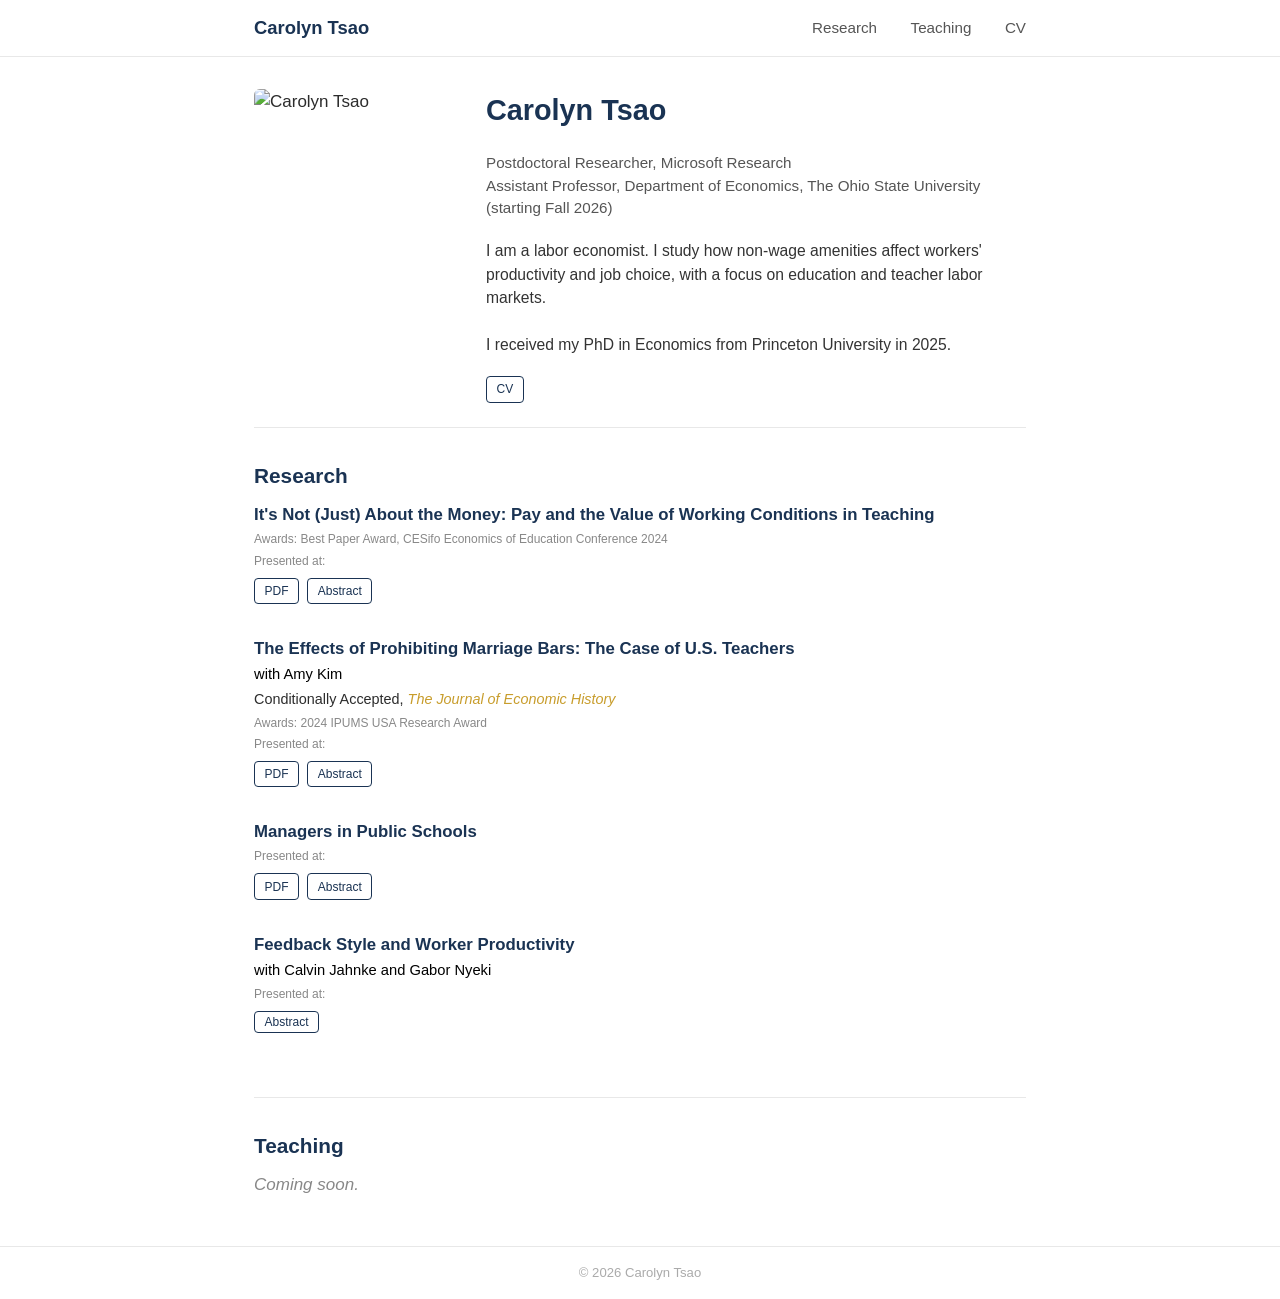
==== index.html @ a65869c6 "Initial academic website with research, teaching, and bio sections" ====
<!DOCTYPE html>
<html lang="en">
<head>
  <meta charset="UTF-8">
  <meta name="viewport" content="width=device-width, initial-scale=1.0">
  <title>Carolyn Tsao</title>
  <link rel="stylesheet" href="style.css">
</head>
<body>

  <!-- Nav -->
  <nav>
    <div class="nav-inner">
      <a href="#" class="nav-name">Carolyn Tsao</a>
      <div class="nav-links">
        <a href="#research">Research</a>
        <a href="#teaching">Teaching</a>
        <a href="cv.pdf">CV</a>
      </div>
    </div>
  </nav>

  <div class="container">

    <!-- Header / Bio -->
    <div class="header">
      <img src="photo.jpg" alt="Carolyn Tsao" class="headshot">
      <div class="bio">
        <h1>Carolyn Tsao</h1>
        <div class="affiliations">
          Postdoctoral Researcher, Microsoft Research<br>
          Assistant Professor, Department of Economics, The Ohio State University (starting Fall 2026)
        </div>
        <p class="about">
          I am a labor economist. I study how non-wage amenities affect workers' productivity and job choice, with a focus on education and teacher labor markets.<br><br>I received my PhD in Economics from Princeton University in 2025.
        </p>
        <div class="links">
          <a href="cv.pdf">CV</a>
          <!-- <a href="#">Google Scholar</a> -->
          <!-- <a href="#">GitHub</a> -->
        </div>
      </div>
    </div>

    <!-- Research -->
    <section id="research">
      <h2>Research</h2>

      <div class="paper">
        <div class="paper-title">It's Not (Just) About the Money: Pay and the Value of Working Conditions in Teaching</div>
        <div class="paper-award">Awards: Best Paper Award, CESifo Economics of Education Conference 2024</div>
        <div class="paper-presented">Presented at: <!-- Add conferences here --></div>
        <div class="paper-links">
          <a href="#">PDF</a>
          <button class="abstract-toggle" onclick="toggleAbstract(this)">Abstract</button>
        </div>
        <div class="abstract">
          Using a regression kink design and event studies on Kentucky administrative data, I find that teaching offers an approximately $20,000 annual premium over teachers' outside options. Experienced teachers earn a 16% rent over their alternatives, while inexperienced teachers earn no rent.
        </div>
      </div>

      <div class="paper">
        <div class="paper-title">The Effects of Prohibiting Marriage Bars: The Case of U.S. Teachers</div>
        <div class="paper-authors">with Amy Kim</div>
        <div class="paper-journal">Conditionally Accepted, <em>The Journal of Economic History</em></div>
        <div class="paper-award">Awards: 2024 IPUMS USA Research Award</div>
        <div class="paper-presented">Presented at: <!-- Add conferences here --></div>
        <div class="paper-links">
          <a href="#">PDF</a>
          <button class="abstract-toggle" onclick="toggleAbstract(this)">Abstract</button>
        </div>
        <div class="abstract">
          We study the effects of legislative prohibitions on marriage bars for teachers in the 1930s United States, examining how these policies affected married women's participation in the teaching workforce.
        </div>
      </div>

      <div class="paper">
        <div class="paper-title">Managers in Public Schools</div>
        <div class="paper-presented">Presented at: <!-- Add conferences here --></div>
        <div class="paper-links">
          <a href="#">PDF</a>
          <button class="abstract-toggle" onclick="toggleAbstract(this)">Abstract</button>
        </div>
        <div class="abstract">
          I examine principal effectiveness using a two-way fixed effects framework. Principal effectiveness explains less outcome variance than teacher effectiveness, but more effective principals are associated with improved student and teacher outcomes.
        </div>
      </div>

      <div class="paper">
        <div class="paper-title">Feedback Style and Worker Productivity</div>
        <div class="paper-authors">with Calvin Jahnke and Gabor Nyeki</div>
        <div class="paper-presented">Presented at: <!-- Add conferences here --></div>
        <div class="paper-links">
          <button class="abstract-toggle" onclick="toggleAbstract(this)">Abstract</button>
        </div>
        <div class="abstract">
          We analyze the relationship between manager communication tone and engineer productivity using data from the Linux kernel and NLP techniques. Preliminary findings suggest that toxic feedback negatively impacts task completion rates.
        </div>
      </div>
    </section>

    <!-- Teaching -->
    <section id="teaching">
      <h2>Teaching</h2>
      <p style="color: #888; font-style: italic;">Coming soon.</p>
      <!-- Example format:
      <div class="teaching-item">
        <strong>Course Name</strong> — Semester Year, University
      </div>
      -->
    </section>

  </div>

  <!-- Footer -->
  <footer>
    <div class="container">
      &copy; 2026 Carolyn Tsao
    </div>
  </footer>

  <script>
    function toggleAbstract(btn) {
      const abstract = btn.closest('.paper-links').nextElementSibling;
      abstract.classList.toggle('open');
      btn.textContent = abstract.classList.contains('open') ? 'Hide Abstract' : 'Abstract';
    }
  </script>

</body>
</html>
---- style.css ----
/* ── Reset & Base ─────────────────────────────── */
*, *::before, *::after {
  margin: 0;
  padding: 0;
  box-sizing: border-box;
}

html {
  scroll-behavior: smooth;
}

body {
  font-family: -apple-system, BlinkMacSystemFont, 'Segoe UI', Roboto, Oxygen, Ubuntu, Cantarell, 'Helvetica Neue', Arial, sans-serif;
  font-size: 17px;
  line-height: 1.5;
  color: #2c2c2c;
  background: #fff;
}

a {
  color: #1a5276;
  text-decoration: none;
}

a:hover {
  text-decoration: underline;
}

/* ── Nav ──────────────────────────────────────── */
nav {
  position: sticky;
  top: 0;
  background: #fff;
  border-bottom: 1px solid #e8e8e8;
  z-index: 100;
}

.nav-inner {
  max-width: 820px;
  margin: 0 auto;
  padding: 0.9rem 1.5rem;
  display: flex;
  justify-content: space-between;
  align-items: center;
}

.nav-name {
  font-size: 1.15rem;
  font-weight: 600;
  color: #1a3353;
  text-decoration: none;
}

.nav-links a {
  margin-left: 1.8rem;
  font-size: 0.95rem;
  color: #555;
}

.nav-links a:hover {
  color: #1a5276;
}

/* ── Main Container ───────────────────────────── */
.container {
  max-width: 820px;
  margin: 0 auto;
  padding: 0 1.5rem;
}

/* ── Header / Bio ─────────────────────────────── */
.header {
  display: flex;
  gap: 2rem;
  align-items: flex-start;
  padding: 2rem 0 1.5rem;
}

.headshot {
  width: 200px;
  min-width: 200px;
  border-radius: 6px;
}

.bio h1 {
  font-size: 1.8rem;
  font-weight: 700;
  margin-bottom: 1.2rem;
  color: #1a3353;
}

.bio .affiliations {
  font-size: 0.95rem;
  color: #555;
  margin-bottom: 1.2rem;
  line-height: 1.5;
}

.bio .about {
  font-size: 0.98rem;
  color: #333;
}

.bio .contact {
  margin-top: 0.8rem;
  font-size: 0.9rem;
  color: #1a3353;
}

.bio .links {
  margin-top: 1.2rem;
  font-size: 0.9rem;
  display: flex;
  gap: 0.6rem;
  flex-wrap: wrap;
}

.bio .links a {
  display: inline-block;
  padding: 0.2rem 0.6rem;
  border: 1.5px solid #1a3353;
  border-radius: 4px;
  color: #1a3353;
  text-decoration: none;
  font-size: 0.75rem;
  transition: border-color 0.15s, color 0.15s;
}

.bio .links a:hover {
  border-color: #1a5276;
  color: #1a5276;
}

/* ── Sections ─────────────────────────────────── */
section {
  padding: 2rem 0;
  border-top: 1px solid #e8e8e8;
}

section h2 {
  font-size: 1.3rem;
  font-weight: 700;
  margin-bottom: 0.7rem;
  color: #1a3353;
}

/* ── Papers ───────────────────────────────────── */
.paper {
  margin-bottom: 2rem;
}

.paper-title {
  font-size: 1.05rem;
  font-weight: 600;
  color: #1a3353;
}

.paper-authors {
  font-size: 0.92rem;
  color: #000;
  margin-top: 0.15rem;
}

.paper-status {
  font-size: 0.9rem;
  color: #666;
  margin-top: 0.2rem;
}

.paper-journal {
  font-size: 0.9rem;
  margin-top: 0.2rem;
}

.paper-journal em {
  color: #c89d2c;
  font-style: italic;
}

.paper-award {
  font-size: 0.75rem;
  color: #888;
  margin-top: 0.2rem;
}

.paper-presented {
  font-size: 0.75rem;
  color: #888;
  margin-top: 0.2rem;
}

.paper-links {
  margin-top: 0.5rem;
  font-size: 0.85rem;
  display: flex;
  gap: 0.5rem;
  flex-wrap: wrap;
}

.paper-links a,
.abstract-toggle {
  display: inline-block;
  padding: 0.2rem 0.6rem;
  border: 1.5px solid #1a3353;
  border-radius: 4px;
  color: #1a3353;
  background: none;
  font-size: 0.75rem;
  font-family: inherit;
  cursor: pointer;
  text-decoration: none;
  transition: border-color 0.15s, color 0.15s;
}

.paper-links a:hover,
.abstract-toggle:hover {
  border-color: #1a5276;
  color: #1a5276;
  text-decoration: none;
}

.abstract {
  display: none;
  margin-top: 0.6rem;
  padding: 0.8rem 1rem;
  background: #f8f8f8;
  border-left: 3px solid #ddd;
  font-size: 0.9rem;
  color: #444;
  line-height: 1.6;
}

.abstract.open {
  display: block;
}

/* ── Teaching ─────────────────────────────────── */
.teaching-item {
  margin-bottom: 0.6rem;
  font-size: 0.98rem;
}

/* ── Footer ───────────────────────────────────── */
footer {
  margin-top: 1rem;
  padding: 1rem 0;
  border-top: 1px solid #e8e8e8;
  text-align: center;
  font-size: 0.82rem;
  color: #aaa;
}

/* ── Responsive ───────────────────────────────── */
@media (max-width: 640px) {
  .header {
    flex-direction: column;
    align-items: center;
    text-align: center;
  }

  .headshot {
    width: 160px;
    min-width: 160px;
  }

  .nav-inner {
    flex-direction: column;
    gap: 0.5rem;
  }

  .nav-links a {
    margin-left: 1rem;
  }

  .bio .links {
    display: flex;
    flex-wrap: wrap;
    justify-content: center;
    gap: 0.5rem;
  }

  .bio .links a {
    margin-right: 0;
  }
}
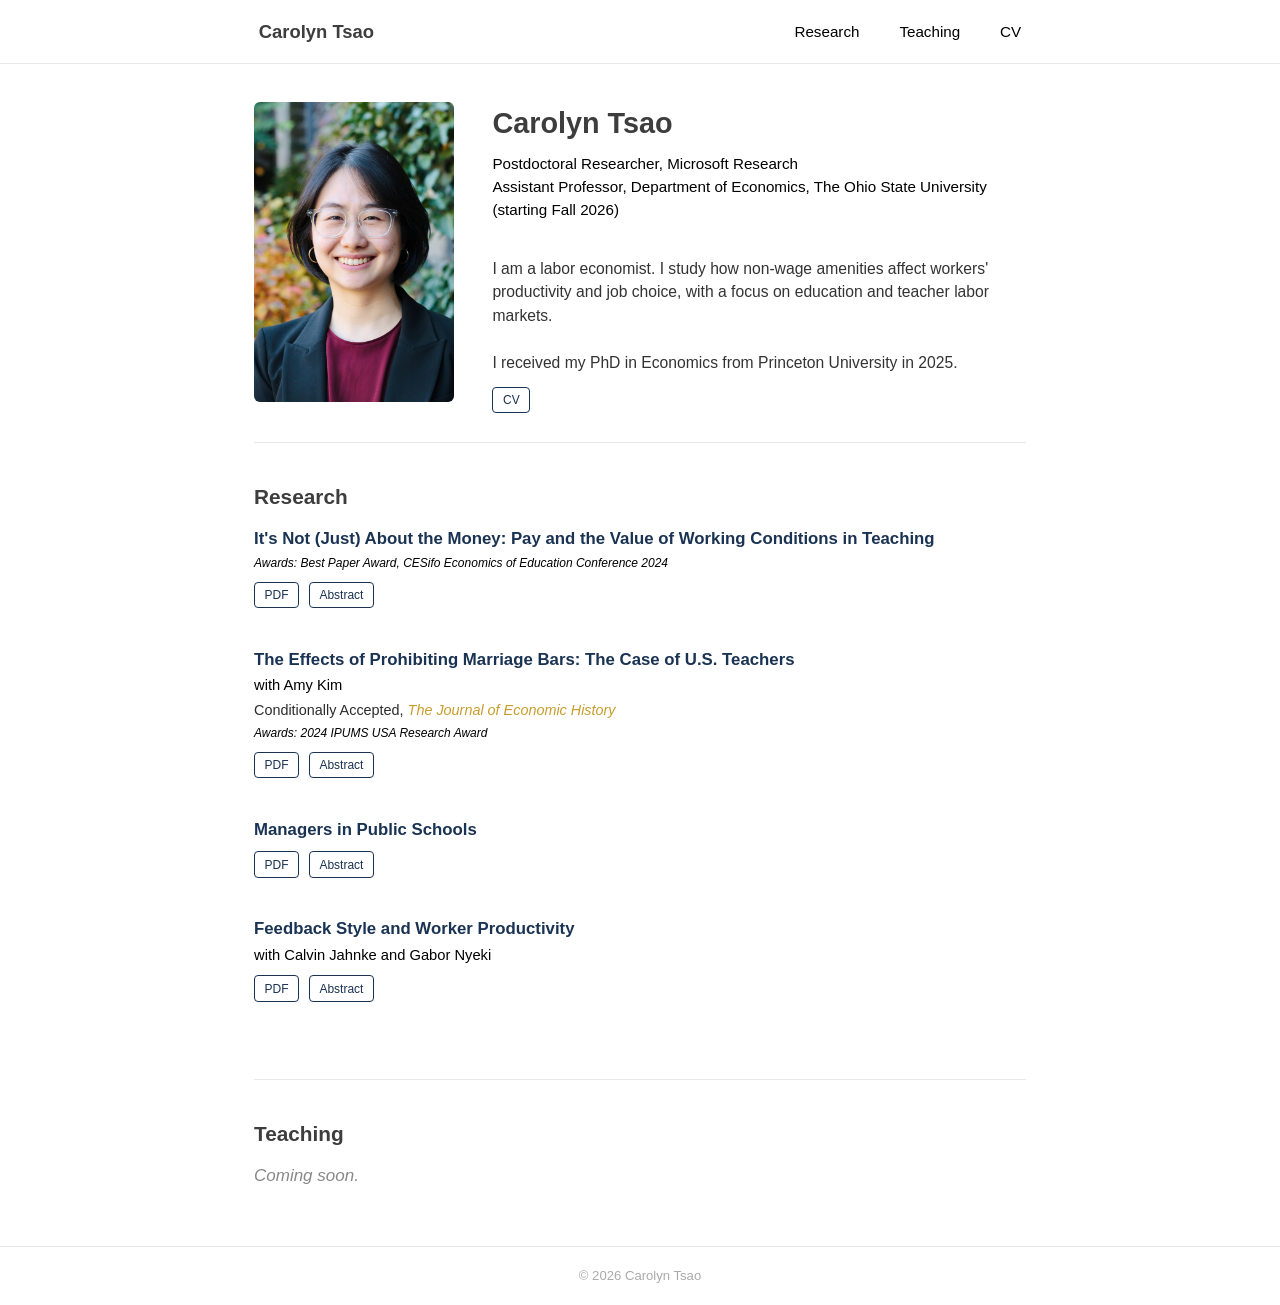
==== commit c990b7b3: "Update website styling and layout: adjust spacing, header colors, remove 'presented at' lines, itali" ====
--- a/index.html
+++ b/index.html
@@ -49,9 +49,8 @@
       <div class="paper">
         <div class="paper-title">It's Not (Just) About the Money: Pay and the Value of Working Conditions in Teaching</div>
         <div class="paper-award">Awards: Best Paper Award, CESifo Economics of Education Conference 2024</div>
-        <div class="paper-presented">Presented at: <!-- Add conferences here --></div>
         <div class="paper-links">
-          <a href="#">PDF</a>
+          <a href="papers/teachers_rents.pdf">PDF</a>
           <button class="abstract-toggle" onclick="toggleAbstract(this)">Abstract</button>
         </div>
         <div class="abstract">
@@ -64,9 +63,8 @@
         <div class="paper-authors">with Amy Kim</div>
         <div class="paper-journal">Conditionally Accepted, <em>The Journal of Economic History</em></div>
         <div class="paper-award">Awards: 2024 IPUMS USA Research Award</div>
-        <div class="paper-presented">Presented at: <!-- Add conferences here --></div>
         <div class="paper-links">
-          <a href="#">PDF</a>
+          <a href="papers/marriage_bars.pdf">PDF</a>
           <button class="abstract-toggle" onclick="toggleAbstract(this)">Abstract</button>
         </div>
         <div class="abstract">
@@ -76,9 +74,8 @@
 
       <div class="paper">
         <div class="paper-title">Managers in Public Schools</div>
-        <div class="paper-presented">Presented at: <!-- Add conferences here --></div>
         <div class="paper-links">
-          <a href="#">PDF</a>
+          <a href="papers/principals.pdf">PDF</a>
           <button class="abstract-toggle" onclick="toggleAbstract(this)">Abstract</button>
         </div>
         <div class="abstract">
@@ -89,8 +86,8 @@
       <div class="paper">
         <div class="paper-title">Feedback Style and Worker Productivity</div>
         <div class="paper-authors">with Calvin Jahnke and Gabor Nyeki</div>
-        <div class="paper-presented">Presented at: <!-- Add conferences here --></div>
         <div class="paper-links">
+          <a href="papers/feedback.pdf">PDF</a>
           <button class="abstract-toggle" onclick="toggleAbstract(this)">Abstract</button>
         </div>
         <div class="abstract">
--- a/style.css
+++ b/style.css
@@ -38,7 +38,7 @@
 .nav-inner {
   max-width: 820px;
   margin: 0 auto;
-  padding: 0.9rem 1.5rem;
+  padding: 1.1rem 1.8rem;
   display: flex;
   justify-content: space-between;
   align-items: center;
@@ -47,14 +47,14 @@
 .nav-name {
   font-size: 1.15rem;
   font-weight: 600;
-  color: #1a3353;
+  color: #3d3d3d;
   text-decoration: none;
 }
 
 .nav-links a {
-  margin-left: 1.8rem;
+  margin-left: 2.2rem;
   font-size: 0.95rem;
-  color: #555;
+  color: #000;
 }
 
 .nav-links a:hover {
@@ -71,9 +71,9 @@
 /* ── Header / Bio ─────────────────────────────── */
 .header {
   display: flex;
-  gap: 2rem;
+  gap: 2.4rem;
   align-items: flex-start;
-  padding: 2rem 0 1.5rem;
+  padding: 2.4rem 0 1.8rem;
 }
 
 .headshot {
@@ -85,20 +85,21 @@
 .bio h1 {
   font-size: 1.8rem;
   font-weight: 700;
-  margin-bottom: 1.2rem;
-  color: #1a3353;
+  margin-bottom: 0.5rem;
+  color: #3d3d3d;
 }
 
 .bio .affiliations {
   font-size: 0.95rem;
-  color: #555;
-  margin-bottom: 1.2rem;
+  color: #000;
+  margin-bottom: 2.2rem;
   line-height: 1.5;
 }
 
 .bio .about {
   font-size: 0.98rem;
   color: #333;
+  margin-bottom: 0.75rem;
 }
 
 .bio .contact {
@@ -108,10 +109,10 @@
 }
 
 .bio .links {
-  margin-top: 1.2rem;
-  font-size: 0.9rem;
-  display: flex;
-  gap: 0.6rem;
+  margin-top: 0;
+  font-size: 0.9rem;
+  display: flex;
+  gap: 0.75rem;
   flex-wrap: wrap;
 }
 
@@ -133,20 +134,20 @@
 
 /* ── Sections ─────────────────────────────────── */
 section {
-  padding: 2rem 0;
+  padding: 2.4rem 0;
   border-top: 1px solid #e8e8e8;
 }
 
 section h2 {
   font-size: 1.3rem;
   font-weight: 700;
-  margin-bottom: 0.7rem;
-  color: #1a3353;
+  margin-bottom: 0.85rem;
+  color: #3d3d3d;
 }
 
 /* ── Papers ───────────────────────────────────── */
 .paper {
-  margin-bottom: 2rem;
+  margin-bottom: 2.4rem;
 }
 
 .paper-title {
@@ -179,21 +180,22 @@
 
 .paper-award {
   font-size: 0.75rem;
-  color: #888;
-  margin-top: 0.2rem;
+  color: #000;
+  margin-top: 0.2rem;
+  font-style: italic;
 }
 
 .paper-presented {
   font-size: 0.75rem;
-  color: #888;
+  color: #000;
   margin-top: 0.2rem;
 }
 
 .paper-links {
-  margin-top: 0.5rem;
+  margin-top: 0.6rem;
   font-size: 0.85rem;
   display: flex;
-  gap: 0.5rem;
+  gap: 0.6rem;
   flex-wrap: wrap;
 }
 
@@ -221,8 +223,8 @@
 
 .abstract {
   display: none;
-  margin-top: 0.6rem;
-  padding: 0.8rem 1rem;
+  margin-top: 0.75rem;
+  padding: 1rem 1.2rem;
   background: #f8f8f8;
   border-left: 3px solid #ddd;
   font-size: 0.9rem;
@@ -242,8 +244,8 @@
 
 /* ── Footer ───────────────────────────────────── */
 footer {
-  margin-top: 1rem;
-  padding: 1rem 0;
+  margin-top: 1.2rem;
+  padding: 1.2rem 0;
   border-top: 1px solid #e8e8e8;
   text-align: center;
   font-size: 0.82rem;
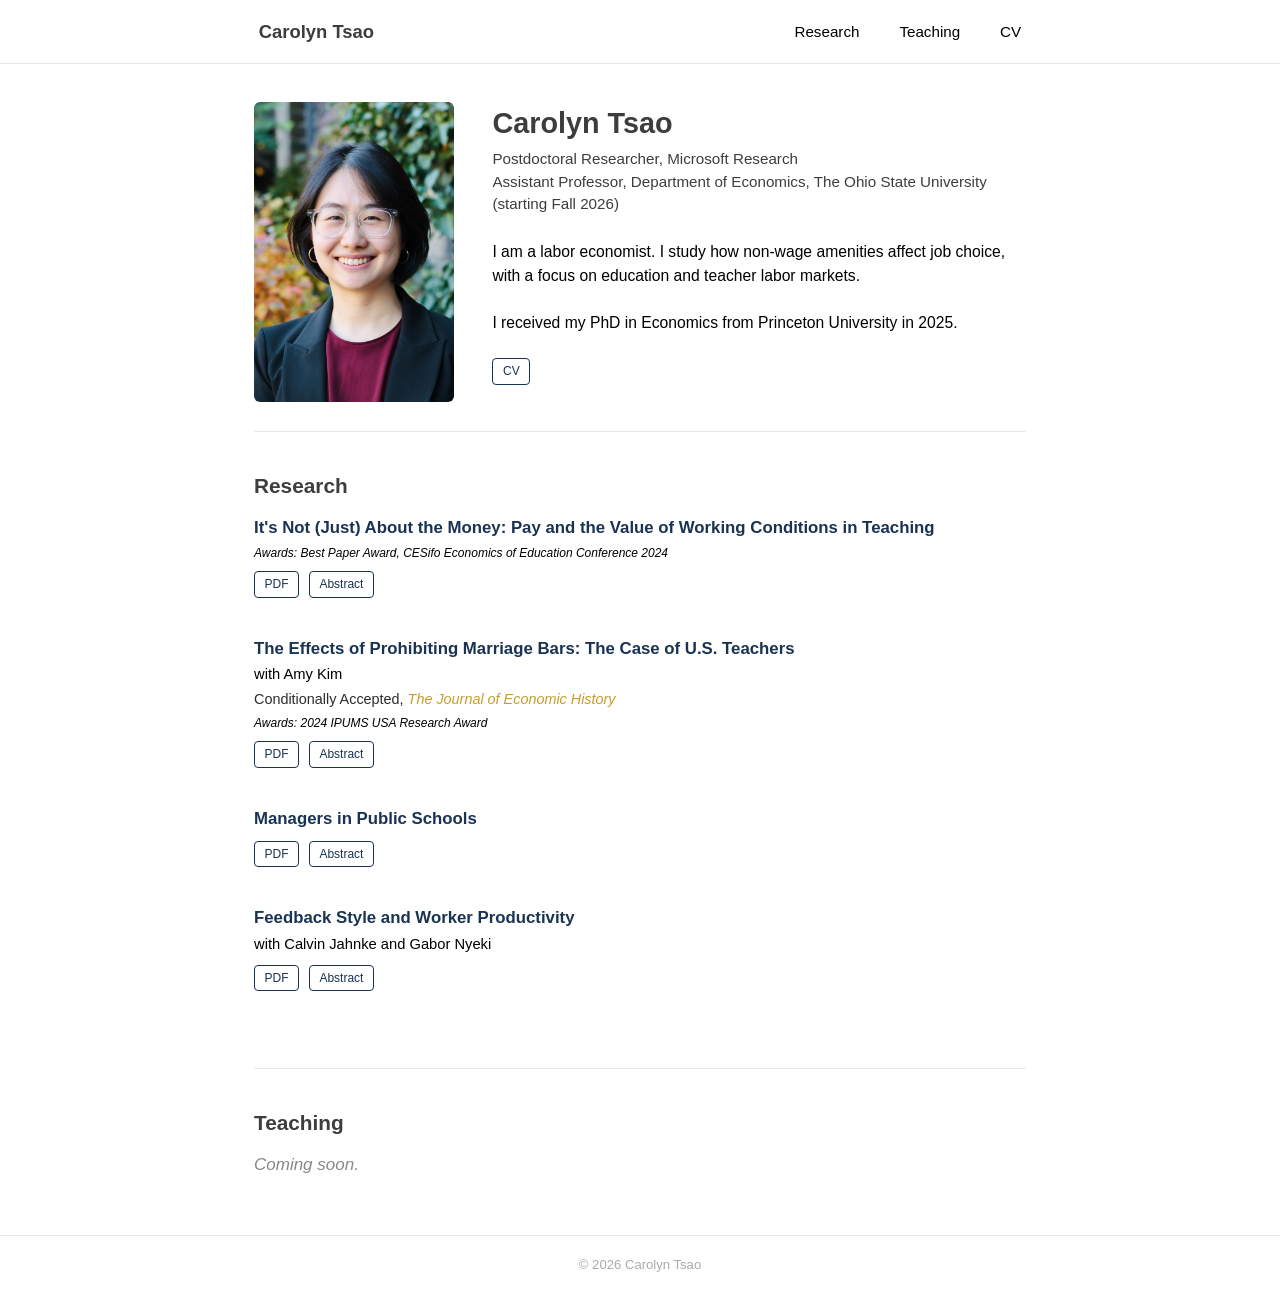
==== commit dee4c95f: "Update abstracts with actual paper content, refine bio spacing and layout, remove email from header" ====
--- a/index.html
+++ b/index.html
@@ -32,12 +32,10 @@
           Assistant Professor, Department of Economics, The Ohio State University (starting Fall 2026)
         </div>
         <p class="about">
-          I am a labor economist. I study how non-wage amenities affect workers' productivity and job choice, with a focus on education and teacher labor markets.<br><br>I received my PhD in Economics from Princeton University in 2025.
+          I am a labor economist. I study how non-wage amenities affect job choice, with a focus on education and teacher labor markets.<br><br>I received my PhD in Economics from Princeton University in 2025.
         </p>
         <div class="links">
           <a href="cv.pdf">CV</a>
-          <!-- <a href="#">Google Scholar</a> -->
-          <!-- <a href="#">GitHub</a> -->
         </div>
       </div>
     </div>
@@ -54,7 +52,7 @@
           <button class="abstract-toggle" onclick="toggleAbstract(this)">Abstract</button>
         </div>
         <div class="abstract">
-          Using a regression kink design and event studies on Kentucky administrative data, I find that teaching offers an approximately $20,000 annual premium over teachers' outside options. Experienced teachers earn a 16% rent over their alternatives, while inexperienced teachers earn no rent.
+          This paper quantifies the extent to which teachers earn rents by estimating both the pay gap and the working conditions gap between teaching and teachers' next-best jobs. Using a regression kink design and event studies applied to administrative data from Kentucky, I find that teaching pays a premium of around $20,000 per year over teachers' outside options. However, a choice experiment reveals that teachers—especially inexperienced ones—would pay a large share of their salary for the better working conditions available elsewhere. Combining these estimates, experienced teachers earn a moderate 16% rent, while inexperienced teachers earn no rent at all.
         </div>
       </div>
 
@@ -68,7 +66,7 @@
           <button class="abstract-toggle" onclick="toggleAbstract(this)">Abstract</button>
         </div>
         <div class="abstract">
-          We study the effects of legislative prohibitions on marriage bars for teachers in the 1930s United States, examining how these policies affected married women's participation in the teaching workforce.
+          Married women in the early twentieth century U.S. faced "marriage bars," a form of employer discrimination that barred them from paid employment. However, because the end of marriage bar use coincided with shifting social norms and labor market conditions, it is unclear how the end of marriage bars affected women's employment. We study the effects of the state-level prohibition of marriage bars in teaching during the 1930s. A difference-in-differences design shows that the prohibitions increased the share of married women teachers by 3.5 p.p. (20%), partly by leading unmarried women to switch from teaching to other occupations.
         </div>
       </div>
 
@@ -79,7 +77,7 @@
           <button class="abstract-toggle" onclick="toggleAbstract(this)">Abstract</button>
         </div>
         <div class="abstract">
-          I examine principal effectiveness using a two-way fixed effects framework. Principal effectiveness explains less outcome variance than teacher effectiveness, but more effective principals are associated with improved student and teacher outcomes.
+          To what extent do public school principals affect student outcomes, and how do management practices differ between more and less effectiveness principals? Using administrative data on teacher-principal-student links in two US states, I estimate principal and teacher effectiveness using a two-way manager-worker fixed effect framework. Variance decompositions show that principal effectiveness explains less of the variance in student outcomes than teacher effectiveness does. That said, switching to a more effective principal improves school outcomes: event studies around principal moves and retirements show that receiving a more effective principal improves student outcomes (increased test scores, decreased absenteeism) and teacher outcomes (greater teacher retention, increased student test scores within teacher). Importantly, novel survey evidence suggests that principal effectiveness is attributable to particular management practices: linking the estimated principal effects to survey data on teachers' perceptions of their school leadership, I find that at schools that employ more effective principals, teachers are more likely to report the use of data-driven instructional practices but also a lack of trust and mutual respect between administration and staff.
         </div>
       </div>
 
@@ -91,7 +89,7 @@
           <button class="abstract-toggle" onclick="toggleAbstract(this)">Abstract</button>
         </div>
         <div class="abstract">
-          We analyze the relationship between manager communication tone and engineer productivity using data from the Linux kernel and NLP techniques. Preliminary findings suggest that toxic feedback negatively impacts task completion rates.
+          This paper studies how a manager's tone when giving feedback to workers affects individual productivity and output quality. We construct a novel panel dataset that links software engineers and managers to their email communications and code contributions on the largest open source software project, the Linux kernel. To identify tones used in the emails (e.g., toxic, polite, encouraging), we use natural language processing and machine learning techniques. Additionally, to control for the informativeness of feedback, we fine-tune a large language model (GPT-2) and use the token probabilities it generates to construct measures of entropy and bits. We find a strong negative relationship between manager toxicity and engineer productivity. Using an instrumental variables design to address endogeneity in a manager's choice of tone, we find that receiving toxic feedback from a manager reduces the likelihood that an engineer completes a programming task, increases the amount of time to task completion, and decreases the likelihood that an engineer completes more tasks in the next 30 days.
         </div>
       </div>
     </section>
--- a/style.css
+++ b/style.css
@@ -85,21 +85,21 @@
 .bio h1 {
   font-size: 1.8rem;
   font-weight: 700;
-  margin-bottom: 0.5rem;
+  margin-bottom: 0.15rem;
   color: #3d3d3d;
 }
 
 .bio .affiliations {
   font-size: 0.95rem;
-  color: #000;
-  margin-bottom: 2.2rem;
+  color: #3d3d3d;
+  margin-bottom: 1.5rem;
   line-height: 1.5;
 }
 
 .bio .about {
   font-size: 0.98rem;
-  color: #333;
-  margin-bottom: 0.75rem;
+  color: #000;
+  margin-bottom: 1.5rem;
 }
 
 .bio .contact {
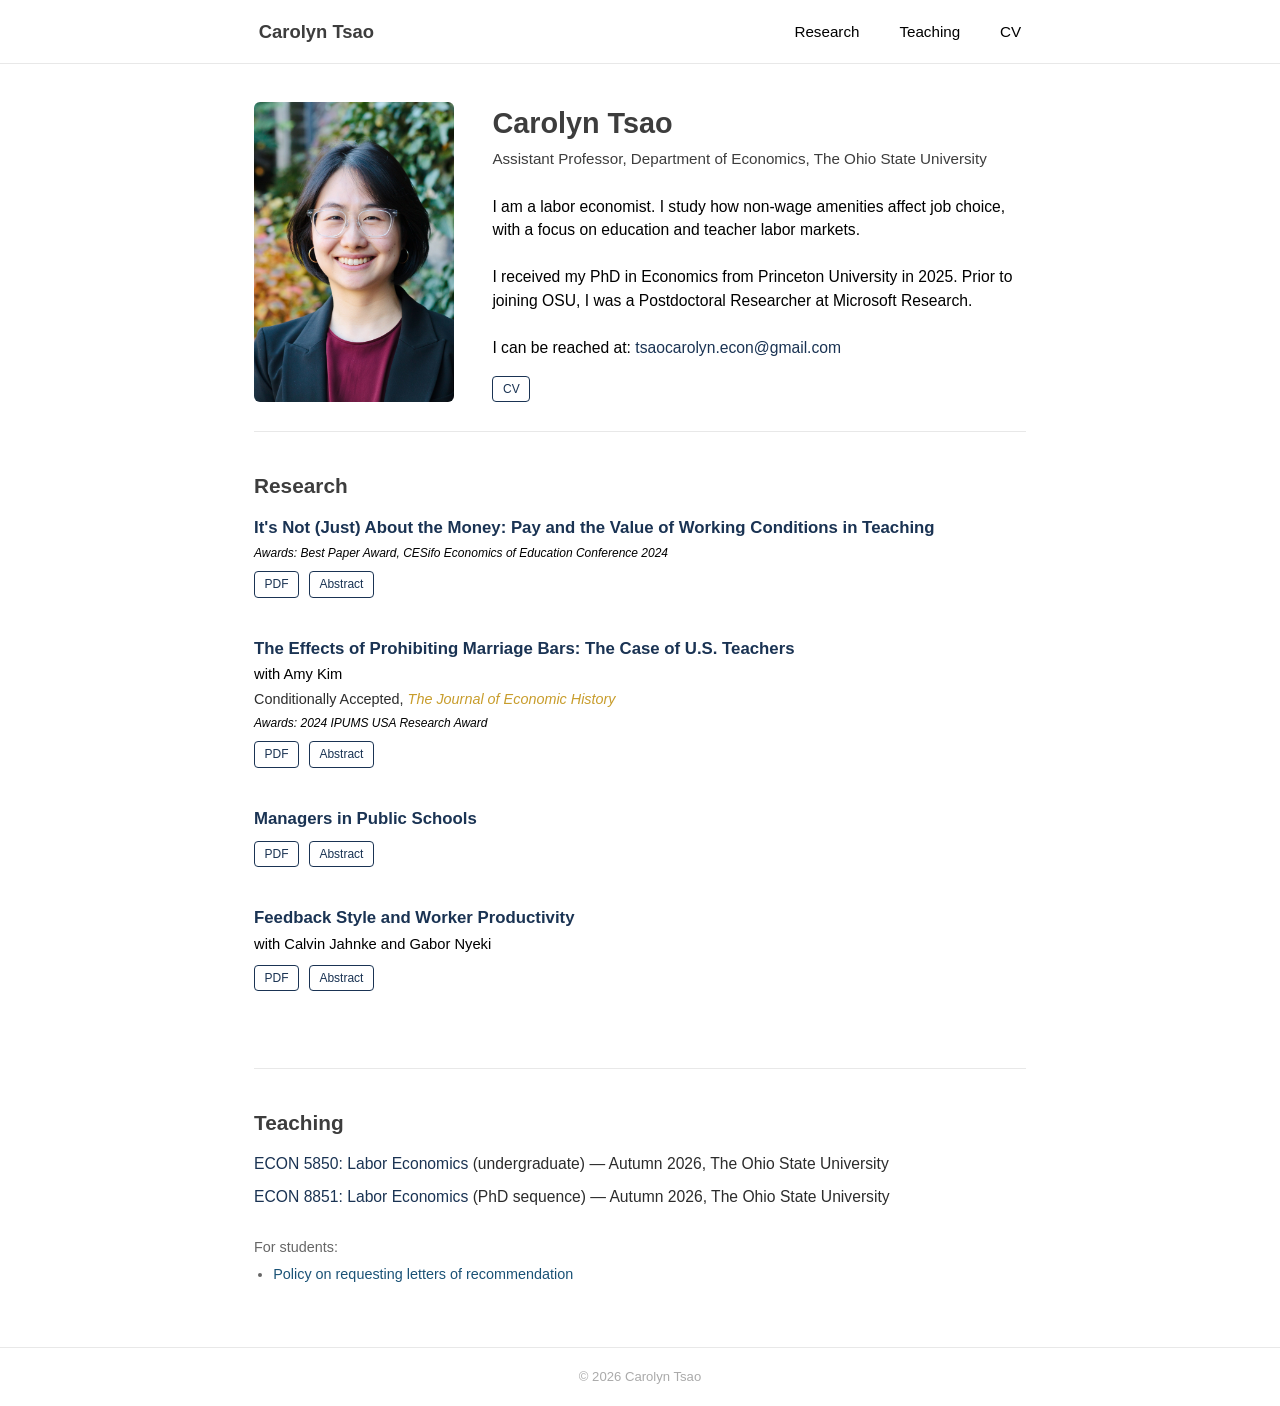
==== commit 34465691: "Add recommendation letter policy page; restore contact email - New recommendation-letters.html: poli" ====
--- a/index.html
+++ b/index.html
@@ -28,12 +28,14 @@
       <div class="bio">
         <h1>Carolyn Tsao</h1>
         <div class="affiliations">
-          Postdoctoral Researcher, Microsoft Research<br>
-          Assistant Professor, Department of Economics, The Ohio State University (starting Fall 2026)
+          Assistant Professor, Department of Economics, The Ohio State University 
         </div>
         <p class="about">
-          I am a labor economist. I study how non-wage amenities affect job choice, with a focus on education and teacher labor markets.<br><br>I received my PhD in Economics from Princeton University in 2025.
+          I am a labor economist. I study how non-wage amenities affect job choice, with a focus on education and teacher labor markets.<br><br>I received my PhD in Economics from Princeton University in 2025. Prior to joining OSU, I was a Postdoctoral Researcher at Microsoft Research. 
         </p>
+        <div class="contact">
+          I can be reached at: <a href="mailto:tsaocarolyn.econ@gmail.com">tsaocarolyn.econ@gmail.com</a>
+        </div>
         <div class="links">
           <a href="cv.pdf">CV</a>
         </div>
@@ -97,12 +99,19 @@
     <!-- Teaching -->
     <section id="teaching">
       <h2>Teaching</h2>
-      <p style="color: #888; font-style: italic;">Coming soon.</p>
-      <!-- Example format:
       <div class="teaching-item">
-        <strong>Course Name</strong> — Semester Year, University
+        <span class="course-name">ECON 5850: Labor Economics</span> (undergraduate) — Autumn 2026, The Ohio State University
       </div>
-      -->
+      <div class="teaching-item">
+        <span class="course-name">ECON 8851: Labor Economics</span> (PhD sequence) — Autumn 2026, The Ohio State University
+      </div>
+
+      <div class="teaching-note">
+        <div class="teaching-note-label">For students:</div>
+        <ul>
+          <li><a href="recommendation-letters.html">Policy on requesting letters of recommendation</a></li>
+        </ul>
+      </div>
     </section>
 
   </div>
--- a/style.css
+++ b/style.css
@@ -103,9 +103,18 @@
 }
 
 .bio .contact {
-  margin-top: 0.8rem;
-  font-size: 0.9rem;
-  color: #1a3353;
+  margin-top: 0;
+  margin-bottom: 1rem;
+  font-size: 0.98rem;
+  color: #000;
+}
+
+.bio .contact a {
+  color: #1a3353;
+}
+
+.bio .contact a:hover {
+  color: #1a5276;
 }
 
 .bio .links {
@@ -240,6 +249,109 @@
 .teaching-item {
   margin-bottom: 0.6rem;
   font-size: 0.98rem;
+}
+
+.teaching-item .course-name {
+  color: #1a3353;
+}
+
+.teaching-note {
+  margin-top: 1.8rem;
+}
+
+.teaching-note-label {
+  font-size: 0.9rem;
+  color: #666;
+  margin-bottom: 0.3rem;
+}
+
+.teaching-note ul {
+  margin: 0 0 0 1.2rem;
+  font-size: 0.9rem;
+}
+
+.teaching-note li {
+  margin-bottom: 0.25rem;
+  color: #666;
+}
+
+/* ── Standalone Text Pages ────────────────────── */
+.page {
+  padding: 2.4rem 0 1.2rem;
+  max-width: 680px;
+}
+
+.page h1 {
+  font-size: 1.8rem;
+  font-weight: 700;
+  color: #3d3d3d;
+  margin-bottom: 1.2rem;
+}
+
+.page h2 {
+  font-size: 1.15rem;
+  font-weight: 700;
+  color: #3d3d3d;
+  margin-top: 2.2rem;
+  margin-bottom: 0.6rem;
+  padding-top: 1.4rem;
+  border-top: 1px solid #e8e8e8;
+}
+
+.page h3 {
+  font-size: 1rem;
+  font-weight: 600;
+  color: #1a3353;
+  margin-top: 1.3rem;
+  margin-bottom: 0.4rem;
+}
+
+.page p {
+  font-size: 0.98rem;
+  margin-bottom: 0.9rem;
+}
+
+.page ul,
+.page ol {
+  margin: 0 0 0.9rem 1.3rem;
+  font-size: 0.98rem;
+}
+
+.page li {
+  margin-bottom: 0.45rem;
+}
+
+.page li > ul,
+.page li > ol {
+  margin-top: 0.45rem;
+  margin-bottom: 0.2rem;
+}
+
+.page blockquote {
+  margin: 1.2rem 0;
+  padding: 0.9rem 1.2rem;
+  background: #f8f8f8;
+  border-left: 3px solid #ddd;
+  font-size: 0.94rem;
+  color: #444;
+  line-height: 1.6;
+}
+
+.page code {
+  font-family: 'SF Mono', Menlo, Consolas, monospace;
+  font-size: 0.85rem;
+  background: #f4f4f4;
+  border: 1px solid #e4e4e4;
+  border-radius: 3px;
+  padding: 0.1rem 0.35rem;
+  overflow-wrap: break-word;
+}
+
+.page .page-back {
+  margin-top: 2.4rem;
+  padding-top: 1.4rem;
+  border-top: 1px solid #e8e8e8;
+  font-size: 0.9rem;
 }
 
 /* ── Footer ───────────────────────────────────── */
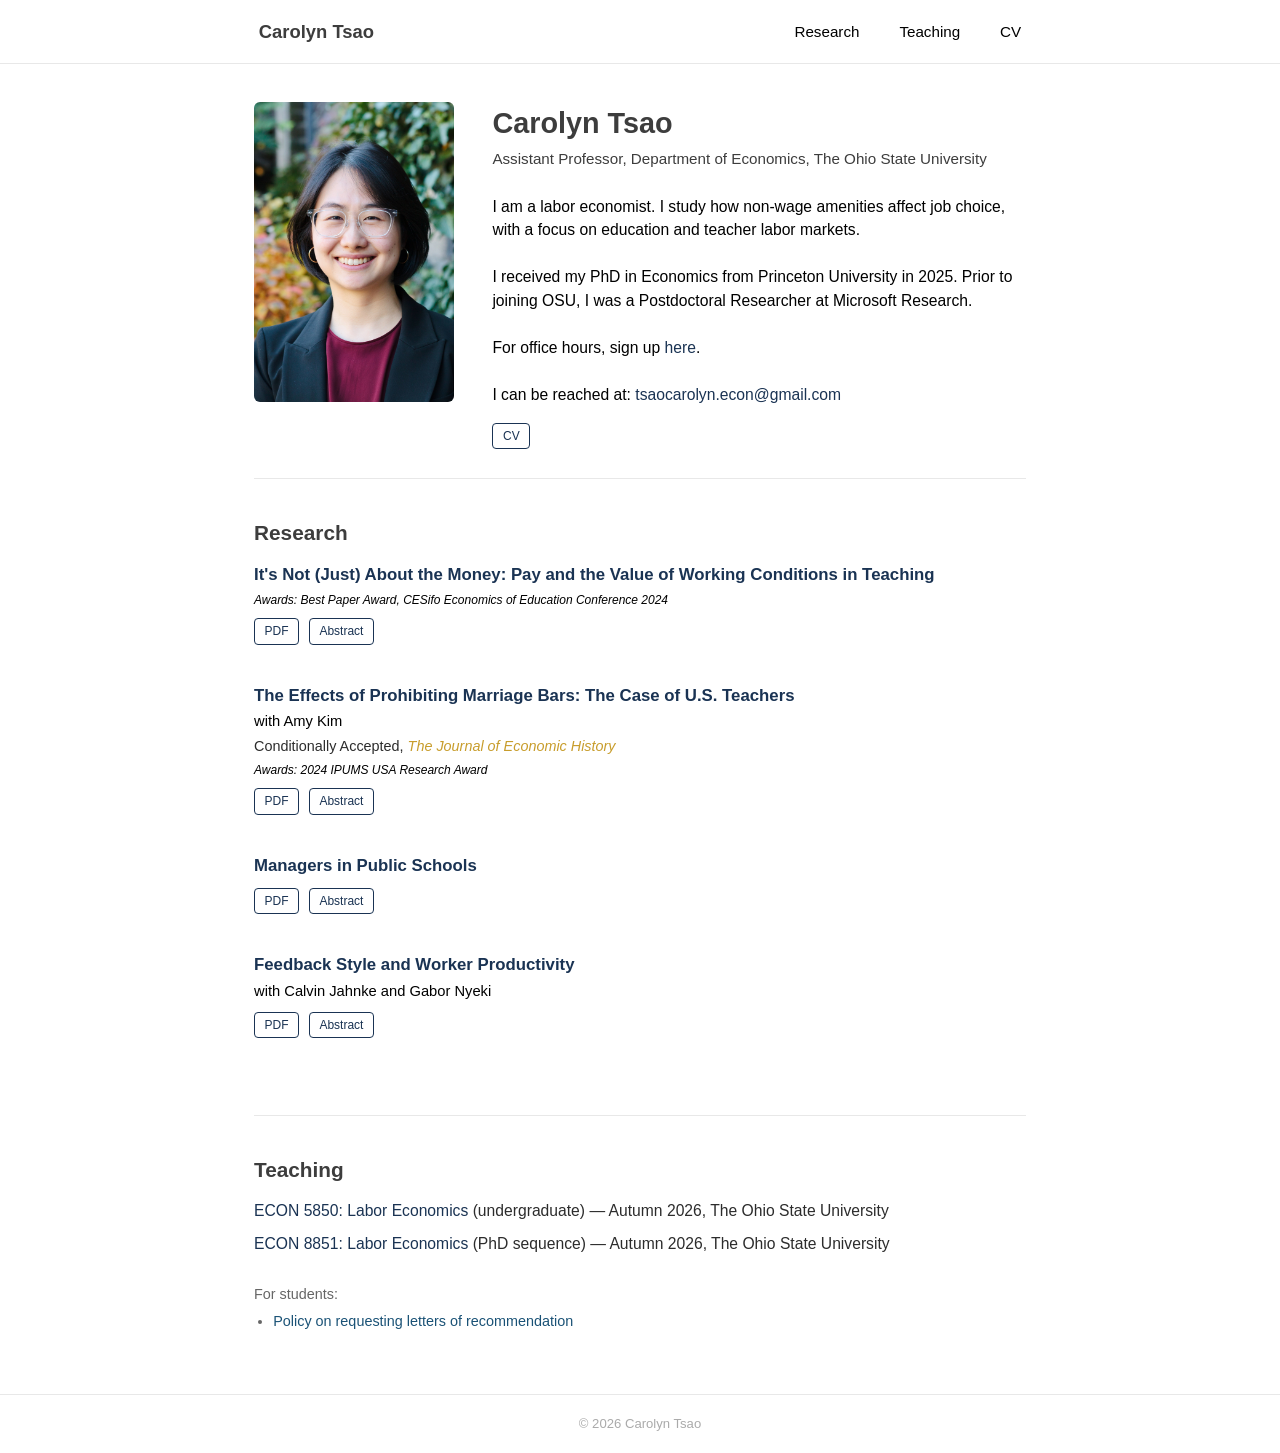
==== commit 8ffe6035: "Link Calendly office-hours sign-up from the bio Adds a line above the contact email pointing student" ====
--- a/index.html
+++ b/index.html
@@ -34,6 +34,7 @@
           I am a labor economist. I study how non-wage amenities affect job choice, with a focus on education and teacher labor markets.<br><br>I received my PhD in Economics from Princeton University in 2025. Prior to joining OSU, I was a Postdoctoral Researcher at Microsoft Research. 
         </p>
         <div class="contact">
+          For office hours, sign up <a href="https://calendly.com/tsaocarolyn/officehours">here</a>.<br><br>
           I can be reached at: <a href="mailto:tsaocarolyn.econ@gmail.com">tsaocarolyn.econ@gmail.com</a>
         </div>
         <div class="links">
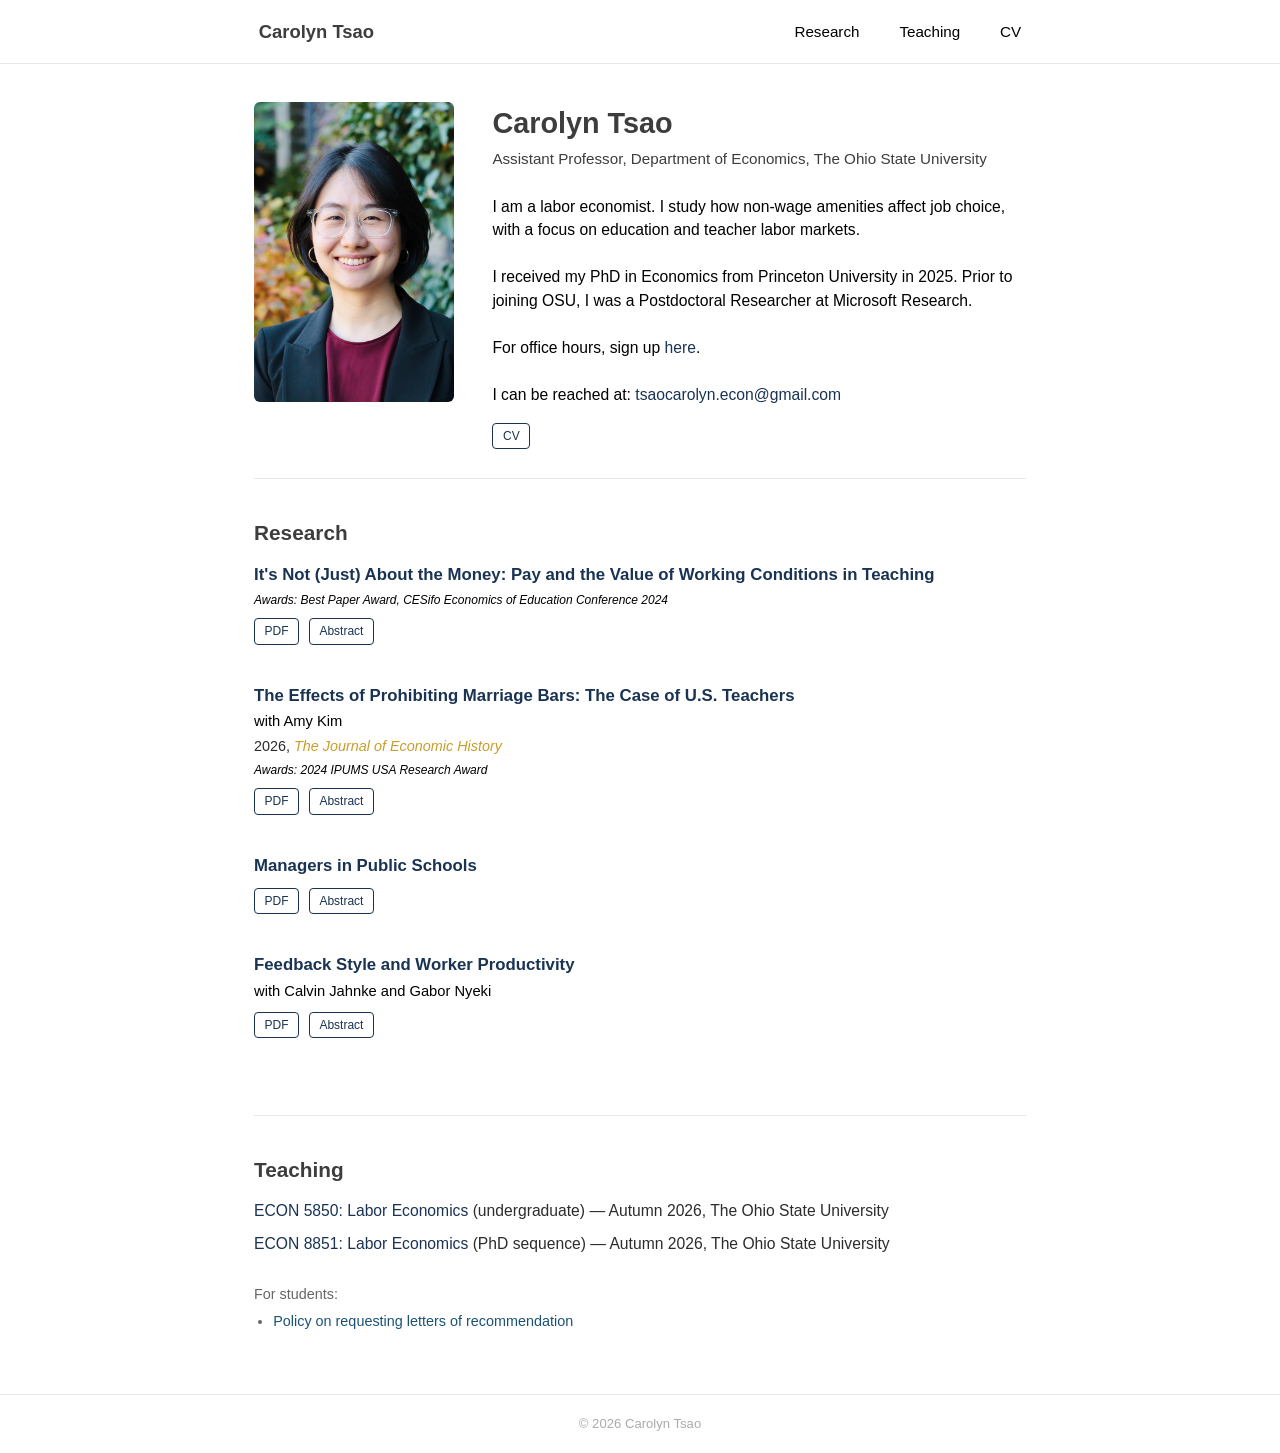
==== commit 2ffec631: "Update journal publication year in index.html" ====
--- a/index.html
+++ b/index.html
@@ -62,7 +62,7 @@
       <div class="paper">
         <div class="paper-title">The Effects of Prohibiting Marriage Bars: The Case of U.S. Teachers</div>
         <div class="paper-authors">with Amy Kim</div>
-        <div class="paper-journal">Conditionally Accepted, <em>The Journal of Economic History</em></div>
+        <div class="paper-journal">2026, <em>The Journal of Economic History</em></div>
         <div class="paper-award">Awards: 2024 IPUMS USA Research Award</div>
         <div class="paper-links">
           <a href="papers/marriage_bars.pdf">PDF</a>
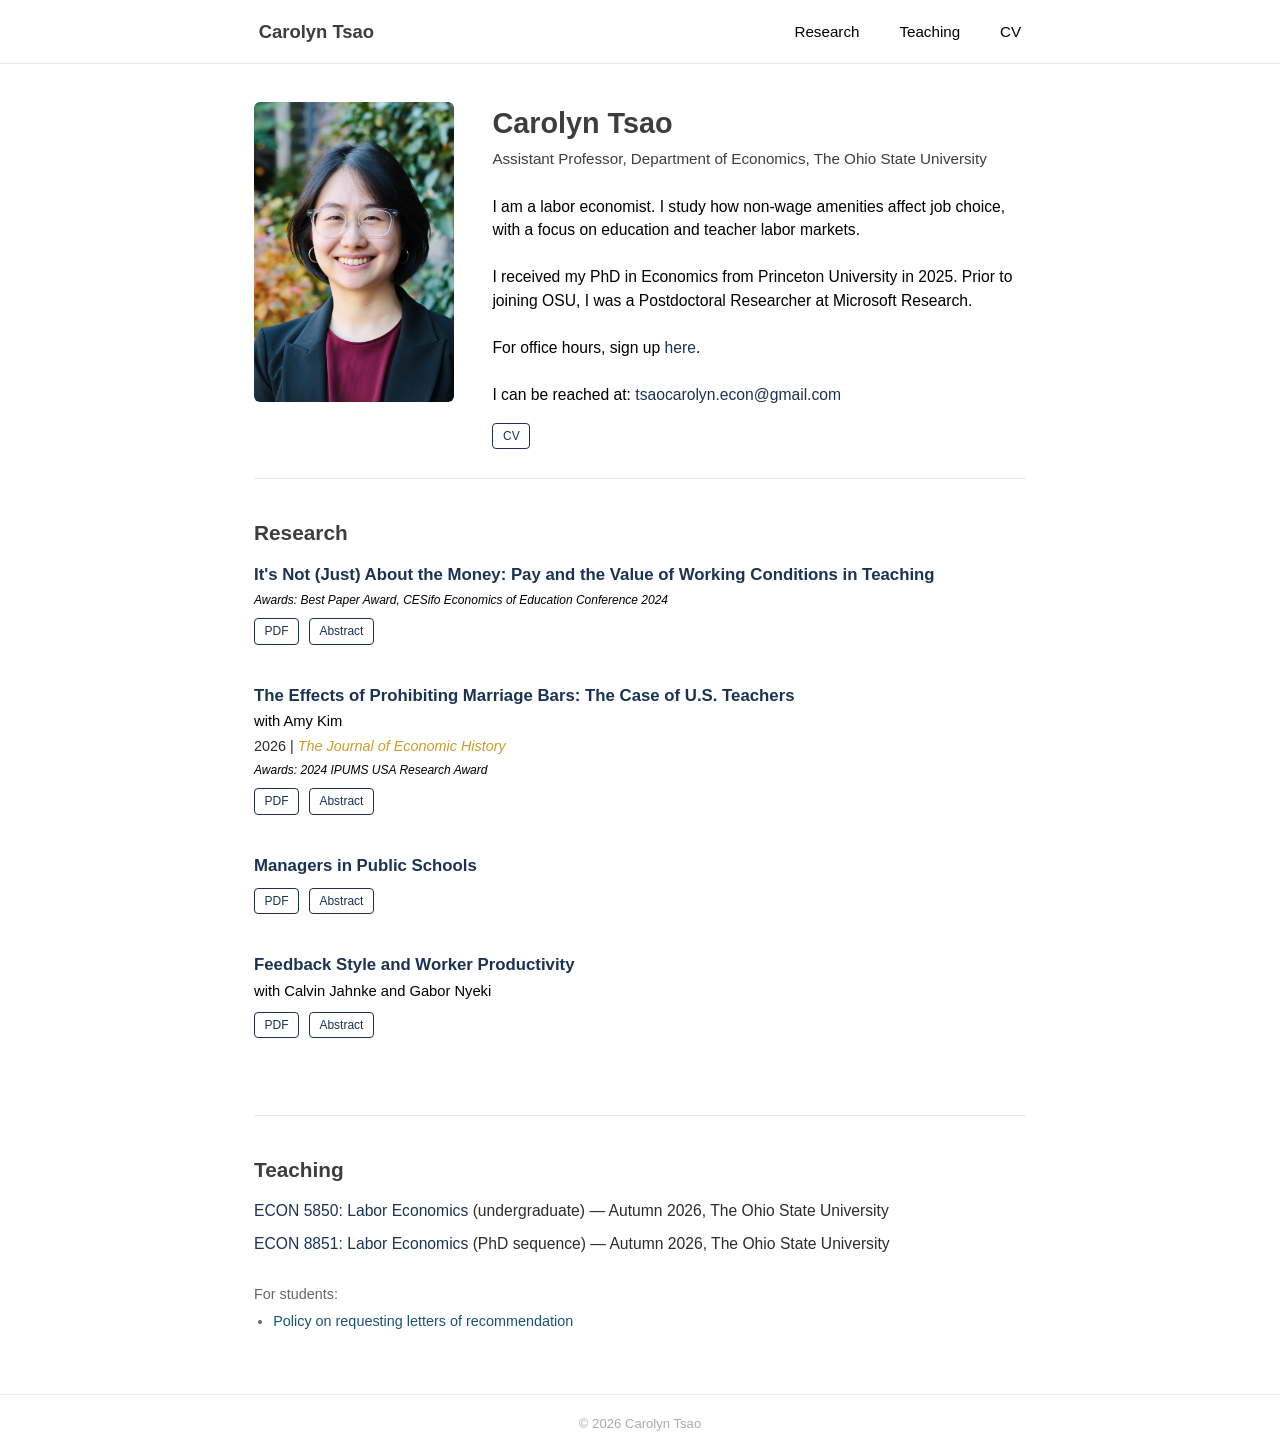
==== commit c52a07b8: "Update journal display format in index.html" ====
--- a/index.html
+++ b/index.html
@@ -62,7 +62,7 @@
       <div class="paper">
         <div class="paper-title">The Effects of Prohibiting Marriage Bars: The Case of U.S. Teachers</div>
         <div class="paper-authors">with Amy Kim</div>
-        <div class="paper-journal">2026, <em>The Journal of Economic History</em></div>
+        <div class="paper-journal">2026 | <em>The Journal of Economic History</em></div>
         <div class="paper-award">Awards: 2024 IPUMS USA Research Award</div>
         <div class="paper-links">
           <a href="papers/marriage_bars.pdf">PDF</a>
